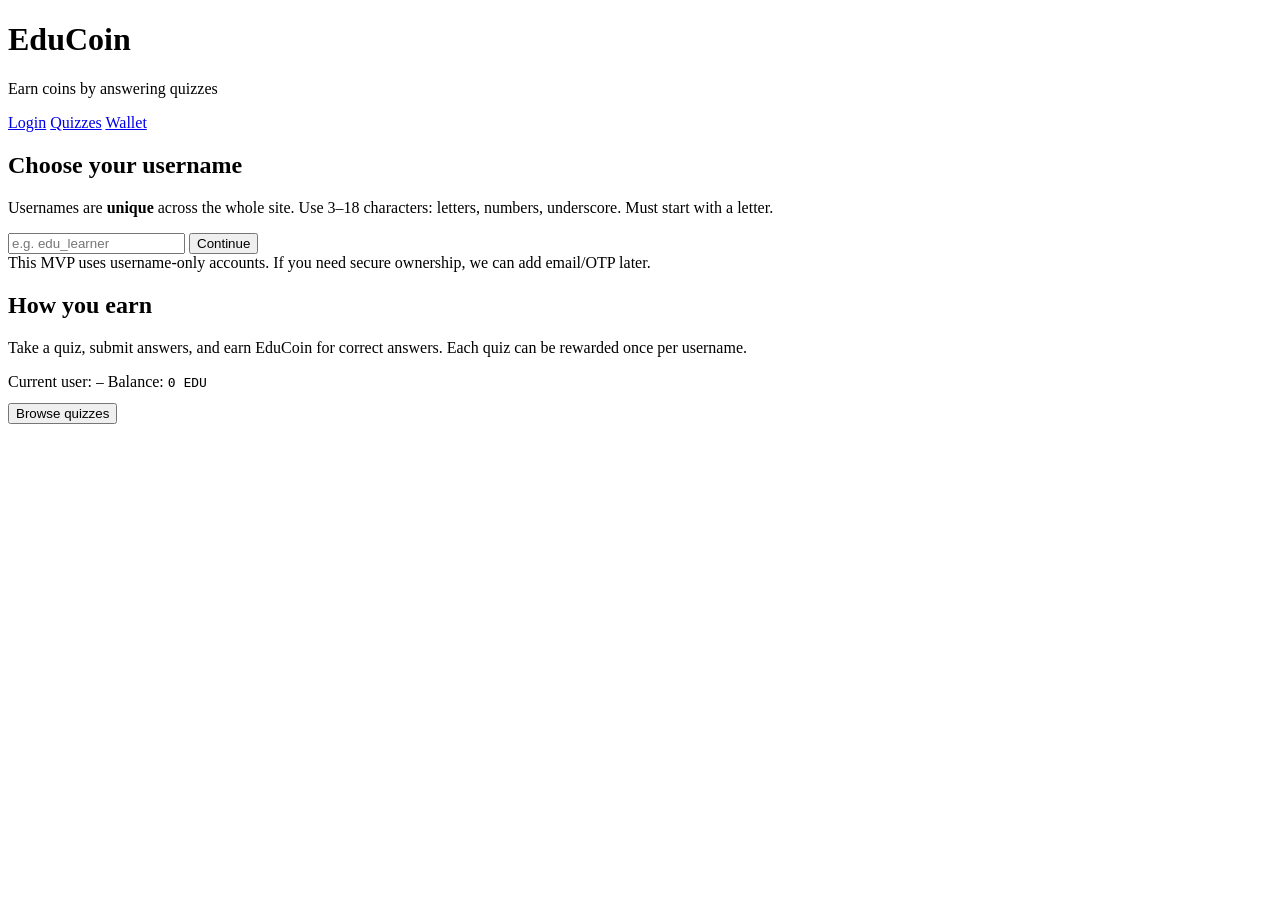
==== index.html @ d5ee8fb8 "Add files via upload" ====
<!doctype html>
<html lang="en">
  <head>
    <meta charset="utf-8" />
    <meta name="viewport" content="width=device-width,initial-scale=1" />
    <title>EduCoin — Earn by Learning</title>
    <link rel="stylesheet" href="assets/styles.css" />
  </head>
  <body>
    <div class="container">
      <div class="topbar">
        <div class="brand">
          <div class="logo" aria-hidden="true"></div>
          <div>
            <h1>EduCoin</h1>
            <p>Earn coins by answering quizzes</p>
          </div>
        </div>
        <div class="nav">
          <a data-nav href="index.html" class="active">Login</a>
          <a data-nav href="quizzes.html">Quizzes</a>
          <a data-nav href="wallet.html">Wallet</a>
        </div>
      </div>

      <div class="grid">
        <div class="card">
          <h2>Choose your username</h2>
          <p>
            Usernames are <strong>unique</strong> across the whole site. Use 3–18
            characters: letters, numbers, underscore. Must start with a letter.
          </p>

          <div style="margin-top: 14px" class="row">
            <input
              id="username"
              class="input"
              placeholder="e.g. edu_learner"
              autocomplete="off"
              maxlength="18"
            />
            <button id="registerBtn" class="btn">Continue</button>
          </div>

          <div id="notice" class="notice" hidden></div>

          <div class="footer">
            This MVP uses username-only accounts. If you need secure ownership,
            we can add email/OTP later.
          </div>
        </div>

        <div class="card">
          <h2>How you earn</h2>
          <p>
            Take a quiz, submit answers, and earn EduCoin for correct answers.
            Each quiz can be rewarded once per username.
          </p>
          <div style="margin-top: 12px" class="row">
            <span class="pill">Current user: <code id="topbarUsername">—</code></span>
            <span class="pill">Balance: <code><span id="topbarBalance">0</span> EDU</code></span>
          </div>
          <div style="margin-top: 12px">
            <button id="goQuizzes" class="btn secondary">Browse quizzes</button>
          </div>
        </div>
      </div>
    </div>

    <script src="assets/app.js"></script>
    <script>
      const usernameEl = EduCoin.$("#username");
      const noticeEl = EduCoin.$("#notice");
      const btn = EduCoin.$("#registerBtn");

      const goQuizzes = EduCoin.$("#goQuizzes");
      goQuizzes.addEventListener("click", () => (location.href = "quizzes.html"));

      const existing = EduCoin.getUsername();
      if (existing) usernameEl.value = existing;

      async function register() {
        EduCoin.hideNotice(noticeEl);
        const username = (usernameEl.value || "").trim();
        if (!EduCoin.usernameIsValid(username)) {
          EduCoin.showNotice(noticeEl, {
            type: "bad",
            title: "Invalid username",
            message: "Use 3–18 chars: letters, numbers, underscore. Start with a letter.",
          });
          return;
        }
        btn.disabled = true;
        btn.textContent = "Checking...";
        const res = await EduCoin.api("/api/register", { method: "POST", body: { username } });
        btn.disabled = false;
        btn.textContent = "Continue";

        if (!res?.ok) {
          const error = res?.error || "UNKNOWN";
          if (error === "USERNAME_TAKEN") {
            EduCoin.showNotice(noticeEl, {
              type: "bad",
              title: "Username already taken",
              message: "Please choose another username.",
            });
          } else if (error === "INVALID_USERNAME") {
            EduCoin.showNotice(noticeEl, {
              type: "bad",
              title: "Invalid username",
              message: "Please try a different username format.",
            });
          } else {
            EduCoin.showNotice(noticeEl, {
              type: "bad",
              title: "Something went wrong",
              message: "Please try again in a moment.",
            });
          }
          return;
        }

        EduCoin.setUsername(res.username);
        await EduCoin.refreshTopbar();
        location.href = "quizzes.html";
      }

      btn.addEventListener("click", register);
      usernameEl.addEventListener("keydown", (e) => {
        if (e.key === "Enter") register();
      });
    </script>
  </body>
</html>
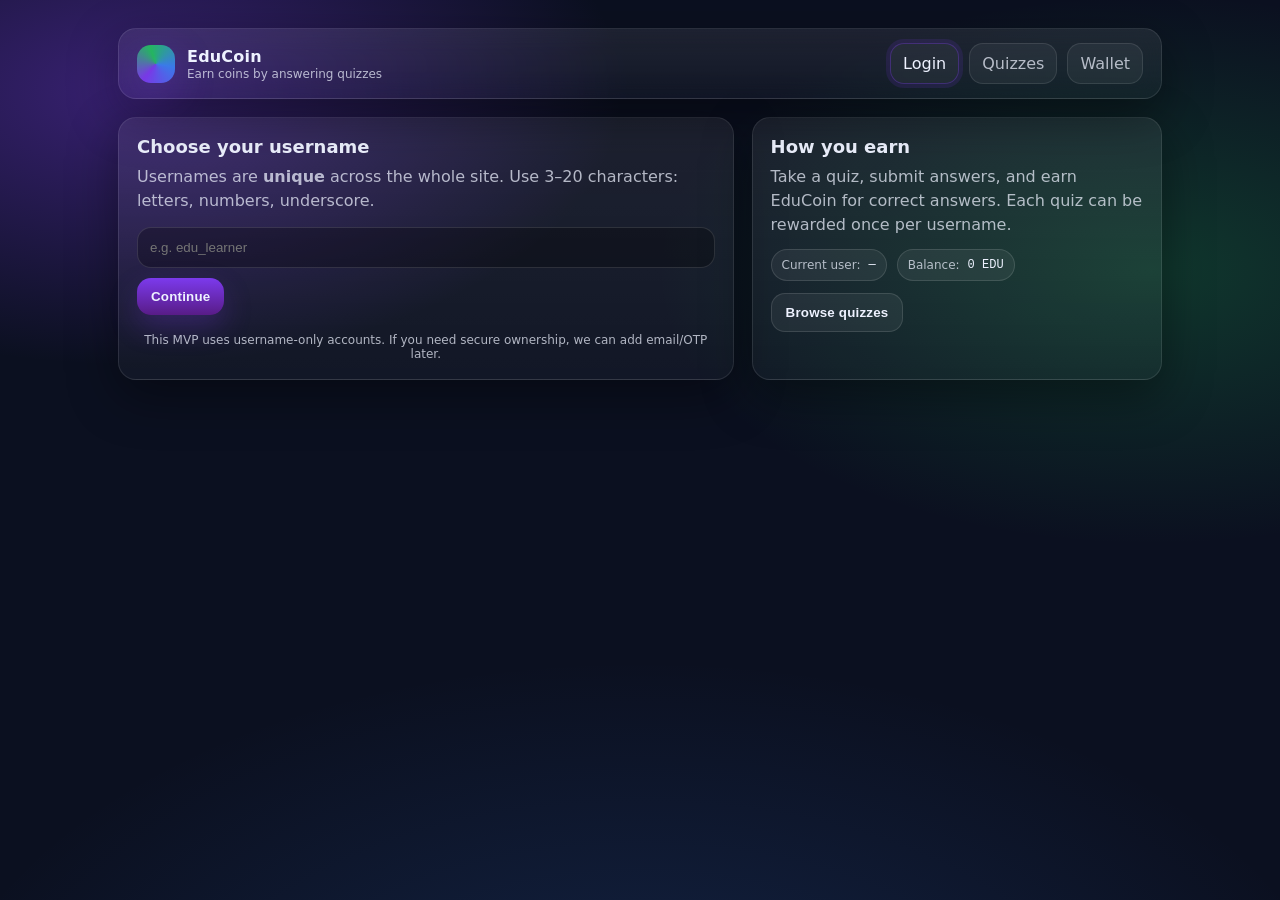
==== commit e635f55a: "Simplify username validation Co-authored-by: Cursor <cursoragent@cursor.com>" ====
--- a/index.html
+++ b/index.html
@@ -27,8 +27,8 @@
         <div class="card">
           <h2>Choose your username</h2>
           <p>
-            Usernames are <strong>unique</strong> across the whole site. Use 3–18
-            characters: letters, numbers, underscore. Must start with a letter.
+            Usernames are <strong>unique</strong> across the whole site. Use 3–20
+            characters: letters, numbers, underscore.
           </p>
 
           <div style="margin-top: 14px" class="row">
@@ -37,7 +37,7 @@
               class="input"
               placeholder="e.g. edu_learner"
               autocomplete="off"
-              maxlength="18"
+              maxlength="20"
             />
             <button id="registerBtn" class="btn">Continue</button>
           </div>
@@ -86,7 +86,7 @@
           EduCoin.showNotice(noticeEl, {
             type: "bad",
             title: "Invalid username",
-            message: "Use 3–18 chars: letters, numbers, underscore. Start with a letter.",
+            message: "Use 3–20 chars: letters, numbers, underscore.",
           });
           return;
         }
--- a/assets/styles.css
+++ b/assets/styles.css
@@ -0,0 +1,256 @@
+/* Minimal modern styling without frameworks */
+:root{
+  --bg: #0b1020;
+  --panel: rgba(255,255,255,0.06);
+  --panel2: rgba(255,255,255,0.09);
+  --text: #eef2ff;
+  --muted: rgba(238,242,255,0.72);
+  --accent: #7c3aed;
+  --good: #22c55e;
+  --bad: #ef4444;
+  --ring: rgba(124,58,237,0.55);
+  --shadow: 0 16px 50px rgba(0,0,0,0.4);
+  --radius: 18px;
+  --radiusSm: 12px;
+  --max: 1080px;
+  --mono: ui-monospace, SFMono-Regular, Menlo, Monaco, Consolas, "Liberation Mono", "Courier New", monospace;
+}
+
+*{box-sizing:border-box}
+html,body{height:100%}
+body{
+  margin:0;
+  font-family: ui-sans-serif, system-ui, -apple-system, Segoe UI, Roboto, Helvetica, Arial, "Apple Color Emoji", "Segoe UI Emoji";
+  color:var(--text);
+  background:
+    radial-gradient(900px 500px at 10% 10%, rgba(124,58,237,0.40), transparent 55%),
+    radial-gradient(900px 500px at 90% 30%, rgba(34,197,94,0.22), transparent 55%),
+    radial-gradient(1200px 700px at 50% 120%, rgba(59,130,246,0.18), transparent 60%),
+    var(--bg);
+}
+
+a{color:inherit}
+
+.container{
+  width:100%;
+  max-width:var(--max);
+  margin:0 auto;
+  padding:28px 18px 64px;
+}
+
+.topbar{
+  display:flex;
+  align-items:center;
+  justify-content:space-between;
+  gap:12px;
+  padding:14px 18px;
+  border-radius:var(--radius);
+  background:linear-gradient(180deg, rgba(255,255,255,0.08), rgba(255,255,255,0.03));
+  border:1px solid rgba(255,255,255,0.10);
+  box-shadow: var(--shadow);
+  position:sticky;
+  top:12px;
+  backdrop-filter: blur(12px);
+  z-index:20;
+}
+
+.brand{
+  display:flex;
+  align-items:center;
+  gap:12px;
+  min-width: 220px;
+}
+
+.logo{
+  width:38px;height:38px;
+  border-radius:14px;
+  background: conic-gradient(from 220deg, rgba(124,58,237,0.95), rgba(34,197,94,0.9), rgba(59,130,246,0.9), rgba(124,58,237,0.95));
+  box-shadow: 0 14px 40px rgba(124,58,237,0.25);
+}
+
+.brand h1{
+  font-size:16px;
+  margin:0;
+  letter-spacing:0.2px;
+}
+.brand p{
+  margin:1px 0 0;
+  color:var(--muted);
+  font-size:12px;
+}
+
+.nav{
+  display:flex;
+  gap:10px;
+  flex-wrap:wrap;
+  justify-content:flex-end;
+}
+
+.nav a{
+  text-decoration:none;
+  padding:10px 12px;
+  border-radius:14px;
+  border:1px solid rgba(255,255,255,0.10);
+  background: rgba(255,255,255,0.05);
+  color: var(--muted);
+}
+.nav a.active{
+  color: var(--text);
+  border-color: rgba(124,58,237,0.35);
+  box-shadow: 0 0 0 4px rgba(124,58,237,0.13);
+}
+
+.grid{
+  display:grid;
+  grid-template-columns: 1.2fr 0.8fr;
+  gap:18px;
+  margin-top:18px;
+}
+@media (max-width: 920px){
+  .grid{grid-template-columns:1fr}
+  .brand{min-width: unset}
+}
+
+.card{
+  background: linear-gradient(180deg, rgba(255,255,255,0.08), rgba(255,255,255,0.03));
+  border:1px solid rgba(255,255,255,0.10);
+  border-radius: var(--radius);
+  box-shadow: var(--shadow);
+  padding:18px;
+}
+.card h2{
+  margin:0 0 8px;
+  font-size:18px;
+}
+.card p{margin:0;color:var(--muted);line-height:1.5}
+
+.row{display:flex;gap:10px;flex-wrap:wrap;align-items:center}
+.spacer{flex:1}
+
+.input{
+  width:100%;
+  padding:12px 12px;
+  border-radius: 14px;
+  background: rgba(0,0,0,0.28);
+  border:1px solid rgba(255,255,255,0.12);
+  color:var(--text);
+  outline:none;
+}
+.input:focus{
+  border-color: rgba(124,58,237,0.5);
+  box-shadow: 0 0 0 5px rgba(124,58,237,0.13);
+}
+
+.btn{
+  appearance:none;
+  border: none;
+  cursor:pointer;
+  border-radius: 14px;
+  padding: 11px 14px;
+  background: linear-gradient(180deg, rgba(124,58,237,1), rgba(88,28,135,1));
+  color: var(--text);
+  font-weight: 600;
+  letter-spacing:0.2px;
+  box-shadow: 0 12px 28px rgba(124,58,237,0.25);
+}
+.btn.secondary{
+  background: rgba(255,255,255,0.06);
+  border:1px solid rgba(255,255,255,0.12);
+  color: var(--text);
+  box-shadow: none;
+}
+.btn:disabled{
+  opacity:0.6;
+  cursor:not-allowed;
+}
+
+.pill{
+  display:inline-flex;
+  align-items:center;
+  gap:8px;
+  padding:8px 10px;
+  border-radius: 999px;
+  border:1px solid rgba(255,255,255,0.12);
+  background: rgba(255,255,255,0.06);
+  color: var(--muted);
+  font-size:12px;
+}
+.pill code{
+  font-family: var(--mono);
+  font-size:12px;
+  color: var(--text);
+}
+
+.notice{
+  margin-top:12px;
+  padding:12px 12px;
+  border-radius: var(--radiusSm);
+  border:1px solid rgba(255,255,255,0.12);
+  background: rgba(255,255,255,0.04);
+  color: var(--muted);
+}
+.notice.good{border-color: rgba(34,197,94,0.35); box-shadow: 0 0 0 4px rgba(34,197,94,0.10);}
+.notice.bad{border-color: rgba(239,68,68,0.35); box-shadow: 0 0 0 4px rgba(239,68,68,0.10);}
+.notice strong{color:var(--text)}
+
+.quizList{
+  display:grid;
+  grid-template-columns: 1fr;
+  gap:12px;
+  margin-top:12px;
+}
+
+.quizItem{
+  padding:14px;
+  border-radius: var(--radiusSm);
+  border:1px solid rgba(255,255,255,0.10);
+  background: rgba(255,255,255,0.04);
+  display:flex;
+  align-items:flex-start;
+  gap:12px;
+}
+.quizItem h3{
+  margin:0;
+  font-size:16px;
+}
+.quizItem p{margin:6px 0 0; color:var(--muted); font-size:13px}
+
+.badge{
+  flex:0 0 auto;
+  border-radius: 14px;
+  padding: 8px 10px;
+  background: rgba(124,58,237,0.18);
+  border:1px solid rgba(124,58,237,0.25);
+  color: var(--text);
+  font-weight: 700;
+  font-size: 12px;
+}
+
+.q{
+  margin-top:14px;
+  padding:14px;
+  border-radius: var(--radiusSm);
+  border:1px solid rgba(255,255,255,0.10);
+  background: rgba(255,255,255,0.04);
+}
+.q h3{margin:0 0 8px;font-size:15px}
+.choices{display:grid;gap:8px}
+.choice{
+  display:flex;
+  align-items:center;
+  gap:10px;
+  padding:10px 10px;
+  border-radius: 14px;
+  border:1px solid rgba(255,255,255,0.10);
+  background: rgba(0,0,0,0.18);
+  cursor:pointer;
+}
+.choice input{accent-color: var(--accent)}
+.choice:hover{border-color: rgba(124,58,237,0.35)}
+
+.footer{
+  margin-top:18px;
+  color: var(--muted);
+  font-size:12px;
+  text-align:center;
+}
